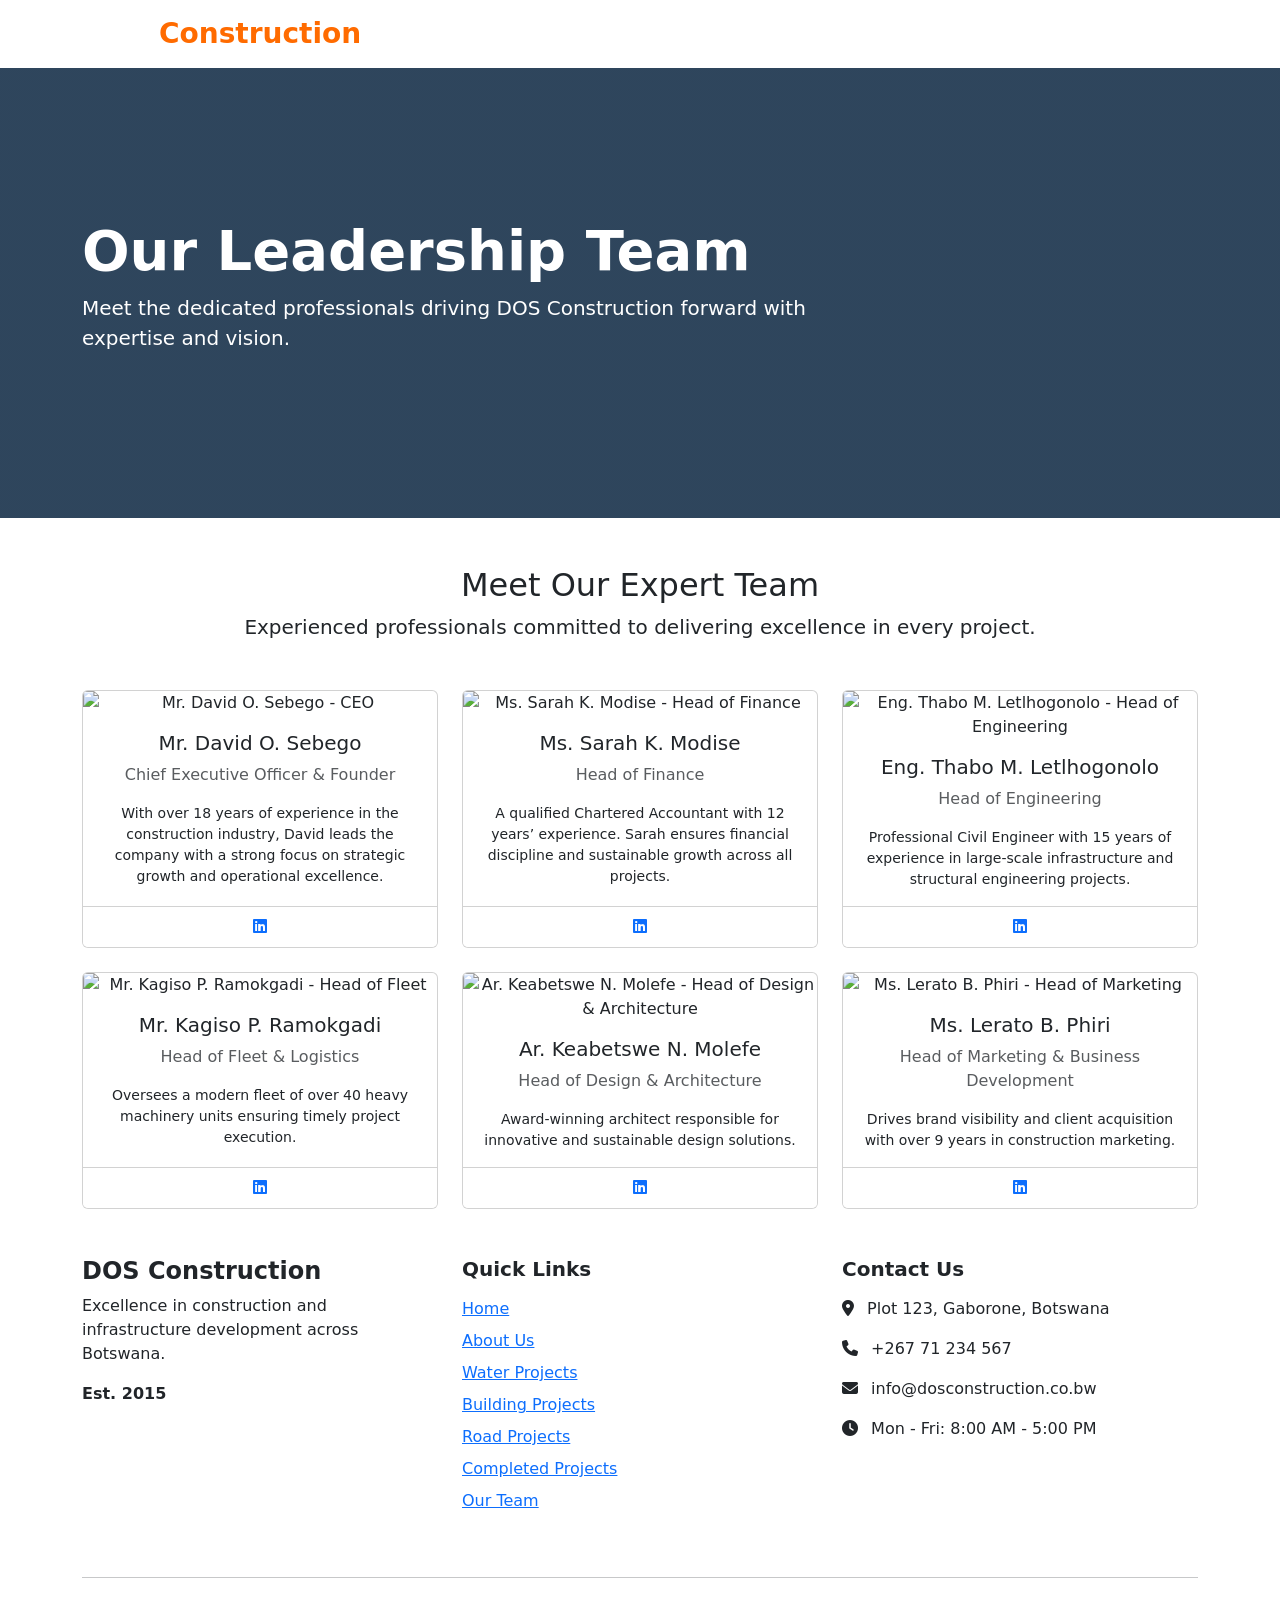
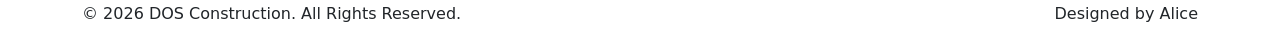
==== team.html @ 6b349001 "Add files via upload" ====
<!DOCTYPE html>
<html lang="en">
<head>
    <meta charset="UTF-8">
    <meta name="viewport" content="width=device-width, initial-scale=1.0">
    <title>Our Team - DOS Construction</title>
    
    <!-- Bootstrap 5 -->
    <link href="https://cdn.jsdelivr.net/npm/bootstrap@5.3.3/dist/css/bootstrap.min.css" rel="stylesheet">
    <!-- Font Awesome -->
    <link rel="stylesheet" href="https://cdnjs.cloudflare.com/ajax/libs/font-awesome/6.5.1/css/all.min.css">
    <!-- Custom CSS -->
    <link rel="stylesheet" href="assets/css/style.css">
</head>
<body>

    <!-- Navbar -->
    <nav class="navbar navbar-expand-lg navbar-dark sticky-top">
        <div class="container">
            <a class="navbar-brand fw-bold fs-3" href="index.html">
                DOS <span style="color: #FF6B00;">Construction</span>
            </a>
            
            <button class="navbar-toggler" type="button" data-bs-toggle="collapse" data-bs-target="#navbarNav">
                <span class="navbar-toggler-icon"></span>
            </button>
            
            <div class="collapse navbar-collapse" id="navbarNav">
                <ul class="navbar-nav ms-auto">
                    <li class="nav-item"><a class="nav-link" href="index.html">Home</a></li>
                    <li class="nav-item"><a class="nav-link" href="about.html">About Us</a></li>
                    
                    <!-- Services Dropdown -->
                    <li class="nav-item dropdown">
                        <a class="nav-link dropdown-toggle" href="#" role="button" data-bs-toggle="dropdown">Services</a>
                        <ul class="dropdown-menu">
                            <li><a class="dropdown-item" href="services-water.html">Water Projects</a></li>
                            <li><a class="dropdown-item" href="services-building.html">Building Projects</a></li>
                            <li><a class="dropdown-item" href="services-road.html">Road Projects</a></li>
                        </ul>
                    </li>

                    <!-- Projects Dropdown -->
                    <li class="nav-item dropdown">
                        <a class="nav-link dropdown-toggle" href="#" role="button" data-bs-toggle="dropdown">Our Projects</a>
                        <ul class="dropdown-menu">
                            <li><a class="dropdown-item" href="projects-completed.html">Completed Projects</a></li>
                            <li><a class="dropdown-item" href="projects-ongoing.html">Ongoing Projects</a></li>
                        </ul>
                    </li>

                    <li class="nav-item"><a class="nav-link active" href="team.html">Our Team</a></li>
                    <li class="nav-item"><a class="nav-link" href="contact.html">Contact</a></li>
                </ul>
            </div>
        </div>
    </nav>

    <!-- Page Header -->
    <header class="py-5 text-white" style="background: linear-gradient(rgba(10,37,64,0.85), rgba(10,37,64,0.85)), url('assets/images/team-header.jpeg') center/cover no-repeat; min-height: 50vh; display: flex; align-items: center;">
        <div class="container">
            <div class="row">
                <div class="col-lg-8">
                    <h1 class="display-4 fw-bold">Our Leadership Team</h1>
                    <p class="lead">Meet the dedicated professionals driving DOS Construction forward with expertise and vision.</p>
                </div>
            </div>
        </div>
    </header>

    <main class="py-5">
        <div class="container">
            <div class="text-center mb-5">
                <h2 class="section-title">Meet Our Expert Team</h2>
                <p class="lead">Experienced professionals committed to delivering excellence in every project.</p>
            </div>

            <div class="row g-4">

                <!-- CEO -->
                <div class="col-md-6 col-lg-4">
                    <div class="card h-100 text-center">
                        <img src="assets/images/team/ceo.jpg" alt="Mr. David O. Sebego - CEO" 
                             class="card-img-top" style="object-fit: fill;">
                        <div class="card-body">
                            <h5 class="card-title">Mr. David O. Sebego</h5>
                            <p class="text-muted">Chief Executive Officer & Founder</p>
                            <p class="card-text small">
                                With over 18 years of experience in the construction industry, David leads the company 
                                with a strong focus on strategic growth and operational excellence.
                            </p>
                        </div>
                        <div class="card-footer bg-white">
                            <i class="fab fa-linkedin text-primary"></i>
                        </div>
                    </div>
                </div>

                <!-- Finance Head -->
                <div class="col-md-6 col-lg-4">
                    <div class="card h-100 text-center">
                        <img src="assets/images/team/finance.png" alt="Ms. Sarah K. Modise - Head of Finance" 
                             class="card-img-top" style="object-fit: fill;">
                        <div class="card-body">
                            <h5 class="card-title">Ms. Sarah K. Modise</h5>
                            <p class="text-muted">Head of Finance</p>
                            <p class="card-text small">
                                A qualified Chartered Accountant with 12 years’ experience. Sarah ensures financial 
                                discipline and sustainable growth across all projects.
                            </p>
                        </div>
                        <div class="card-footer bg-white">
                            <i class="fab fa-linkedin text-primary"></i>
                        </div>
                    </div>
                </div>

                <!-- Head of Engineering -->
                <div class="col-md-6 col-lg-4">
                    <div class="card h-100 text-center">
                        <img src="assets/images/team/engineering.png" alt="Eng. Thabo M. Letlhogonolo - Head of Engineering" 
                             class="card-img-top" style="object-fit: fill;">
                        <div class="card-body">
                            <h5 class="card-title">Eng. Thabo M. Letlhogonolo</h5>
                            <p class="text-muted">Head of Engineering</p>
                            <p class="card-text small">
                                Professional Civil Engineer with 15 years of experience in large-scale infrastructure 
                                and structural engineering projects.
                            </p>
                        </div>
                        <div class="card-footer bg-white">
                            <i class="fab fa-linkedin text-primary"></i>
                        </div>
                    </div>
                </div>

                <!-- Head of Fleet -->
                <div class="col-md-6 col-lg-4">
                    <div class="card h-100 text-center">
                        <img src="assets/images/team/fleet.png" alt="Mr. Kagiso P. Ramokgadi - Head of Fleet" 
                             class="card-img-top" style="object-fit: fill;">
                        <div class="card-body">
                            <h5 class="card-title">Mr. Kagiso P. Ramokgadi</h5>
                            <p class="text-muted">Head of Fleet & Logistics</p>
                            <p class="card-text small">
                                Oversees a modern fleet of over 40 heavy machinery units ensuring timely project execution.
                            </p>
                        </div>
                        <div class="card-footer bg-white">
                            <i class="fab fa-linkedin text-primary"></i>
                        </div>
                    </div>
                </div>

                <!-- Head of Design and Architecture -->
                <div class="col-md-6 col-lg-4">
                    <div class="card h-100 text-center">
                        <img src="assets/images/team/design.png" alt="Ar. Keabetswe N. Molefe - Head of Design & Architecture" 
                             class="card-img-top" style="object-fit: fill;">
                        <div class="card-body">
                            <h5 class="card-title">Ar. Keabetswe N. Molefe</h5>
                            <p class="text-muted">Head of Design & Architecture</p>
                            <p class="card-text small">
                                Award-winning architect responsible for innovative and sustainable design solutions.
                            </p>
                        </div>
                        <div class="card-footer bg-white">
                            <i class="fab fa-linkedin text-primary"></i>
                        </div>
                    </div>
                </div>

                <!-- Head of Marketing -->
                <div class="col-md-6 col-lg-4">
                    <div class="card h-100 text-center">
                        <img src="assets/images/team/marketing.png" alt="Ms. Lerato B. Phiri - Head of Marketing" 
                             class="card-img-top" style="object-fit: fill;">
                        <div class="card-body">
                            <h5 class="card-title">Ms. Lerato B. Phiri</h5>
                            <p class="text-muted">Head of Marketing & Business Development</p>
                            <p class="card-text small">
                                Drives brand visibility and client acquisition with over 9 years in construction marketing.
                            </p>
                        </div>
                        <div class="card-footer bg-white">
                            <i class="fab fa-linkedin text-primary"></i>
                        </div>
                    </div>
                </div>

            </div>
        </div>
    </main>

    <!-- Footer -->
    <footer class="footer">
        <div class="container">
            <div class="row">
                <!-- Company Info -->
                <div class="col-lg-4 mb-4">
                    <h4 class="fw-bold">DOS Construction</h4>
                    <p>Excellence in construction and infrastructure development across Botswana.</p>
                    <p><strong>Est. 2015</strong></p>
                </div>

                <!-- Quick Links -->
                <div class="col-lg-4 mb-4">
                    <h5 class="fw-bold mb-3">Quick Links</h5>
                    <ul class="list-unstyled">
                        <li class="mb-2"><a href="index.html">Home</a></li>
                        <li class="mb-2"><a href="about.html">About Us</a></li>
                        <li class="mb-2"><a href="services-water.html">Water Projects</a></li>
                        <li class="mb-2"><a href="services-building.html">Building Projects</a></li>
                        <li class="mb-2"><a href="services-road.html">Road Projects</a></li>
                        <li class="mb-2"><a href="projects-completed.html">Completed Projects</a></li>
                        <li class="mb-2"><a href="team.html">Our Team</a></li>
                    </ul>
                </div>

                <!-- Contact Details -->
                <div class="col-lg-4 mb-4">
                    <h5 class="fw-bold mb-3">Contact Us</h5>
                    <p><i class="fas fa-map-marker-alt me-2"></i> Plot 123, Gaborone, Botswana</p>
                    <p><i class="fas fa-phone me-2"></i> +267 71 234 567</p>
                    <p><i class="fas fa-envelope me-2"></i> info@dosconstruction.co.bw</p>
                    <p><i class="fas fa-clock me-2"></i> Mon - Fri: 8:00 AM - 5:00 PM</p>
                </div>
            </div>

            <hr class="my-4">
            <div class="row">
                <div class="col-md-6">
                    <p>&copy; 2026 DOS Construction. All Rights Reserved.</p>
                </div>
                <div class="col-md-6 text-md-end">
                    <p>Designed by Alice</p>
                </div>
            </div>
        </div>
    </footer>

    <!-- Bootstrap JS -->
    <script src="https://cdn.jsdelivr.net/npm/bootstrap@5.3.3/dist/js/bootstrap.bundle.min.js"></script>
    <script src="assets/js/script.js"></script>
</body>
</html>
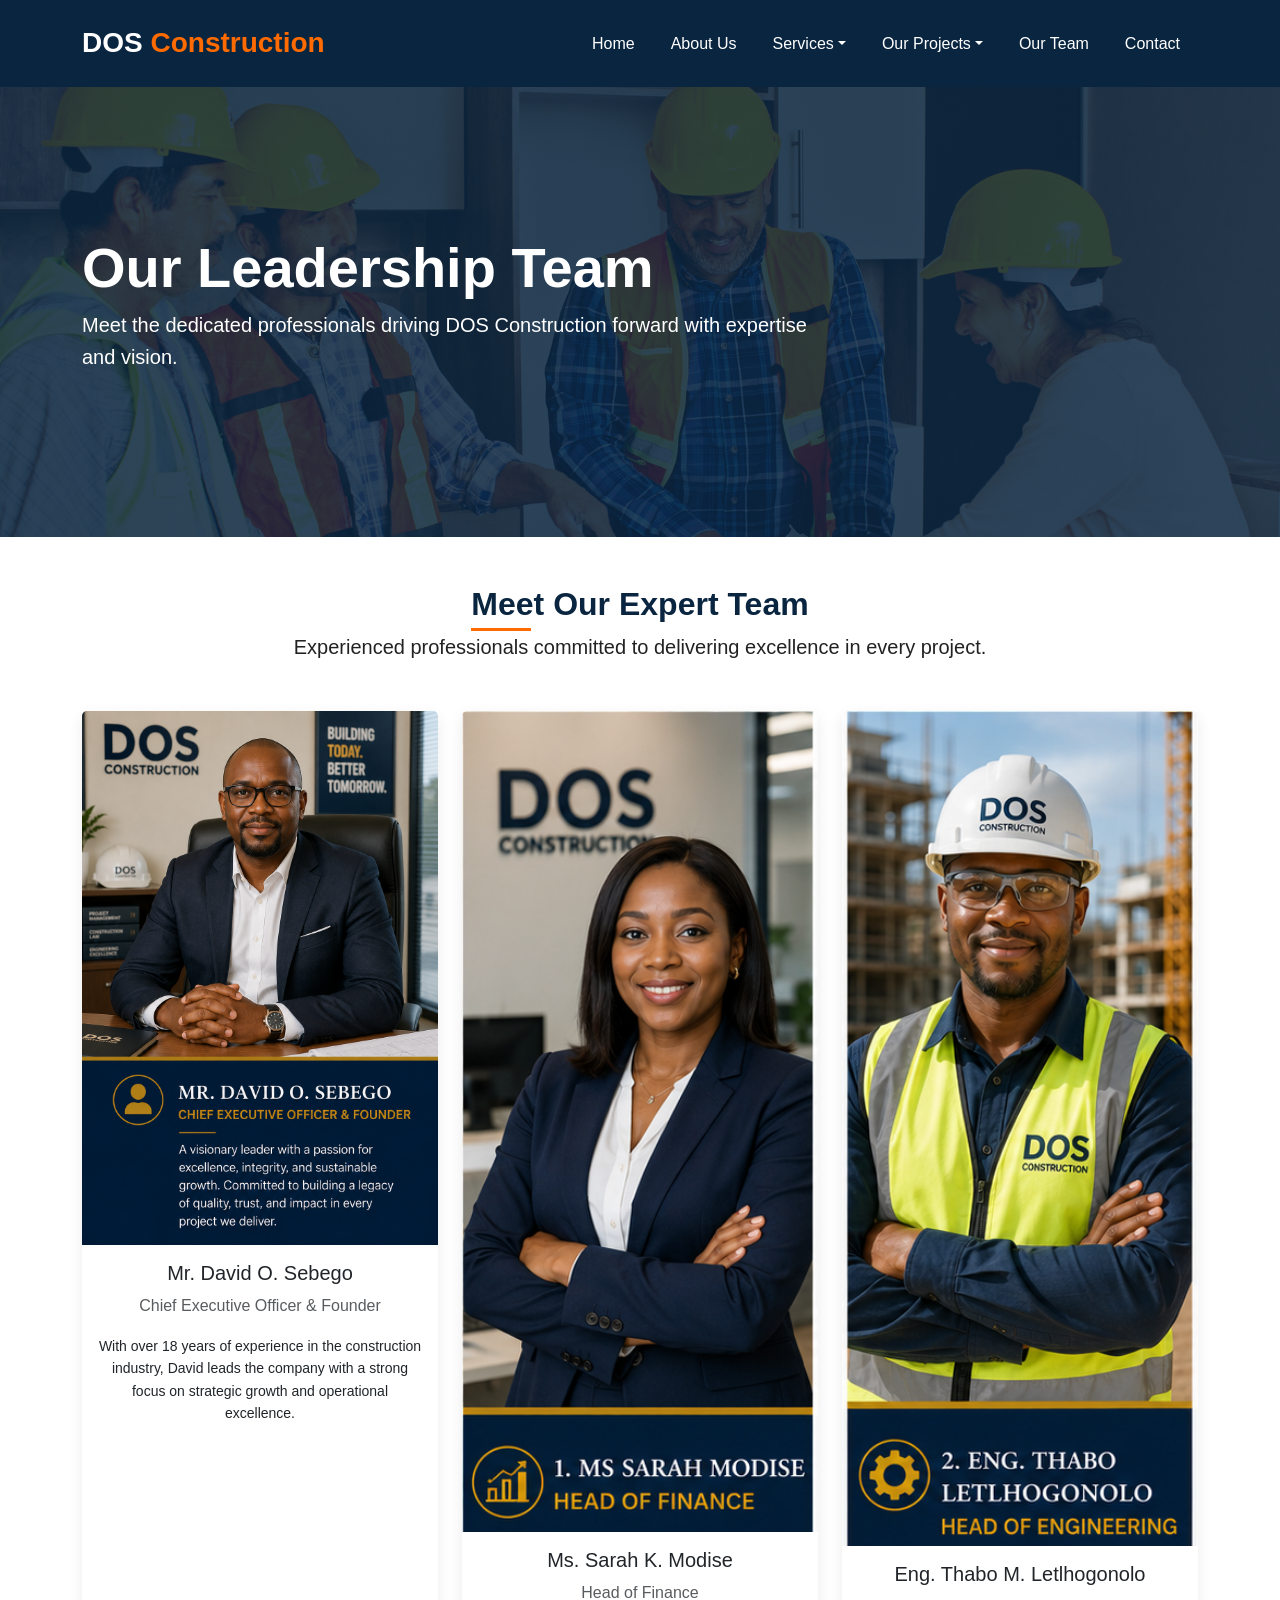
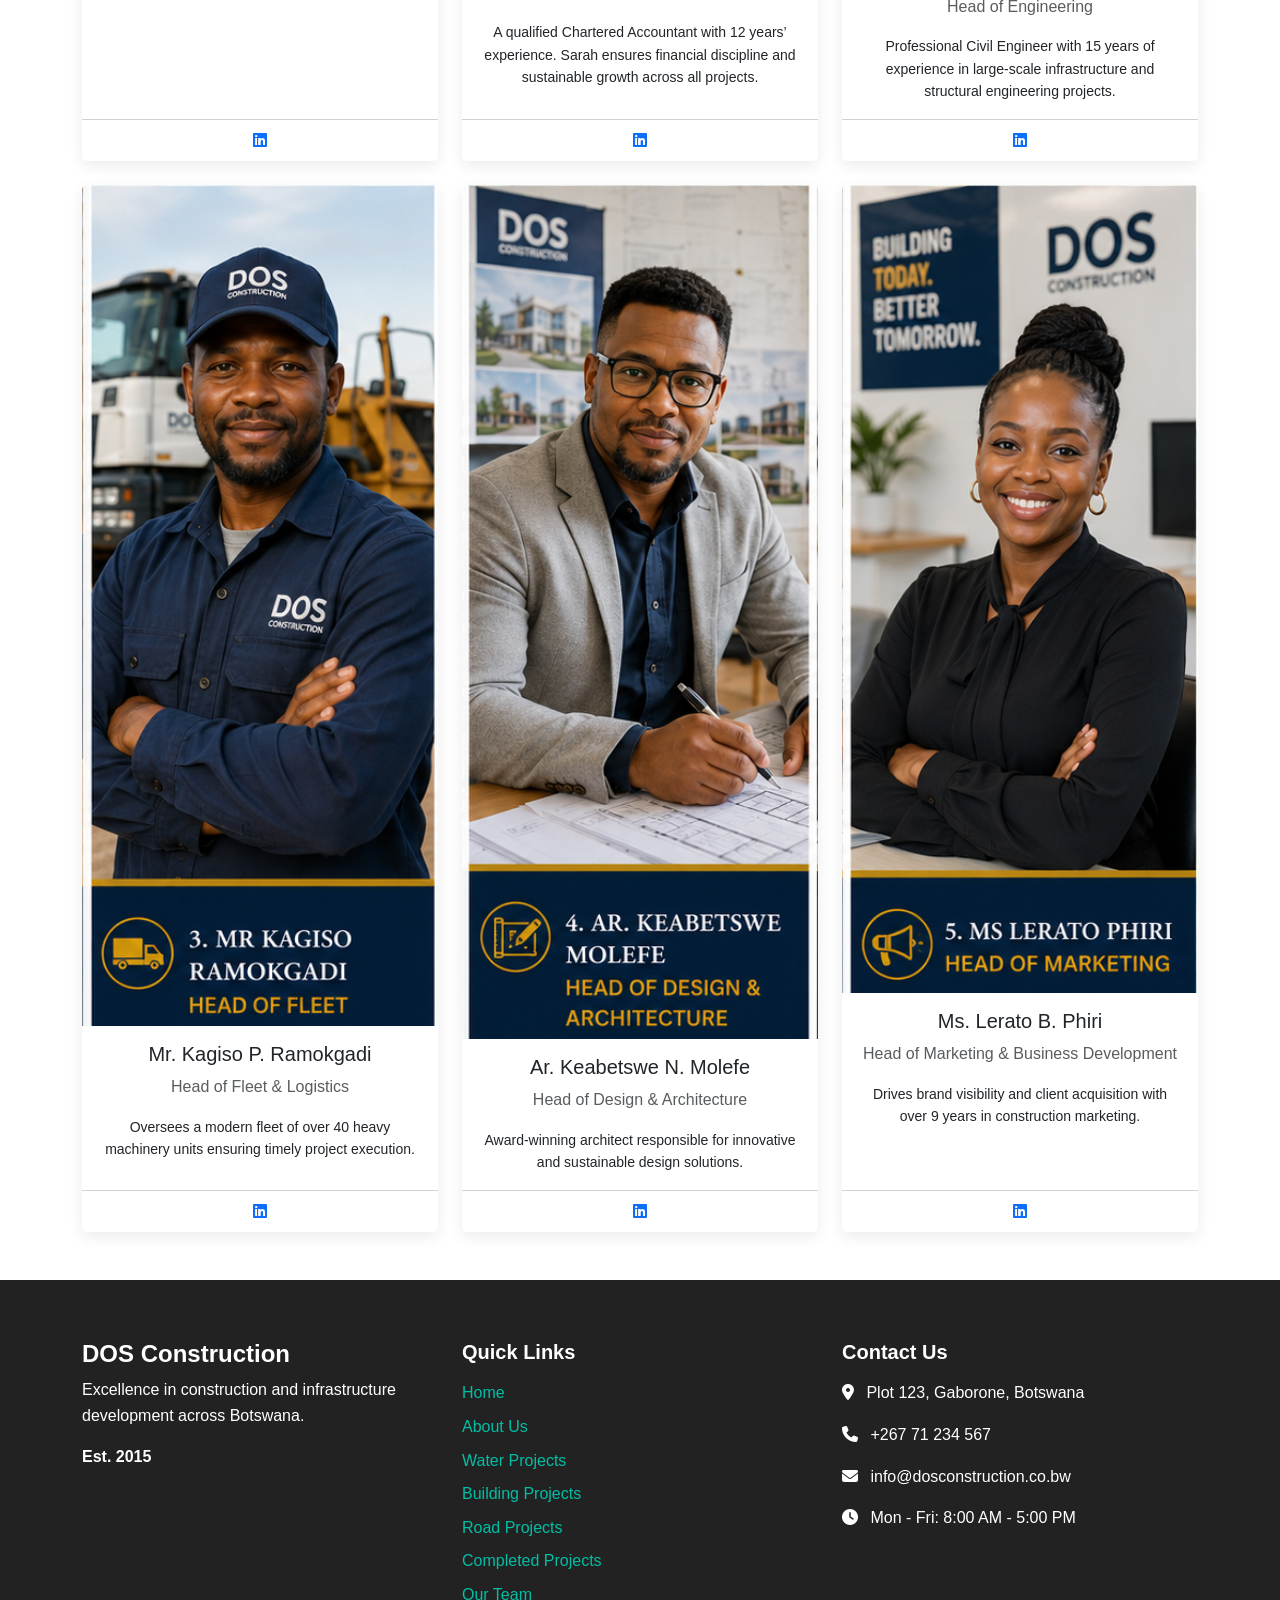
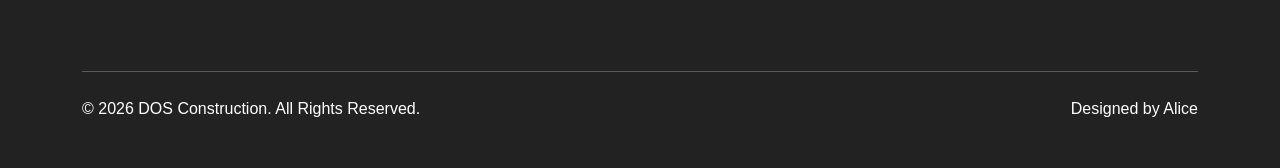
==== commit 12023bad: "Update team.html" ====
--- a/team.html
+++ b/team.html
@@ -80,7 +80,7 @@
                 <!-- CEO -->
                 <div class="col-md-6 col-lg-4">
                     <div class="card h-100 text-center">
-                        <img src="assets/images/team/ceo.jpg" alt="Mr. David O. Sebego - CEO" 
+                        <img src="assets/images/team/ceo.png" alt="Mr. David O. Sebego - CEO" 
                              class="card-img-top" style="object-fit: fill;">
                         <div class="card-body">
                             <h5 class="card-title">Mr. David O. Sebego</h5>
@@ -243,4 +243,4 @@
     <script src="https://cdn.jsdelivr.net/npm/bootstrap@5.3.3/dist/js/bootstrap.bundle.min.js"></script>
     <script src="assets/js/script.js"></script>
 </body>
-</html>+</html>
--- a/assets/css/style.css
+++ b/assets/css/style.css
@@ -0,0 +1,94 @@
+:root {
+    --primary: #0A2540;
+    --accent: #FF6B00;
+    --teal: #00BFA5;
+    --light: #F8F9FA;
+    --dark: #222222;
+}
+body {
+    font-family: 'Segoe UI', Tahoma, Geneva, Verdana, sans-serif;
+    color: var(--dark);
+    line-height: 1.6;
+}
+.navbar {
+    background-color: var(--primary) !important;
+    padding: 1rem 0;
+}
+.navbar-brand {
+    font-weight: 700;
+    font-size: 1.8rem;
+    color: white !important;
+}
+.nav-link {
+    color: white !important;
+    font-weight: 500;
+    margin: 0 10px;
+}
+.nav-link:hover {
+    color: var(--accent) !important;
+}
+.dropdown-menu {
+    background-color: var(--primary);
+    border: none;
+}
+.dropdown-item {
+    color: white;
+}
+.dropdown-item:hover {
+    background-color: var(--accent);
+    color: white;
+}
+.hero {
+    background: linear-gradient(rgba(10, 37, 64, 0.85), rgba(10, 37, 64, 0.85)), 
+                url('assets/images/construction-hero.jpg') center/cover no-repeat;
+    height: 100vh;
+    color: white;
+    display: flex;
+    align-items: center;
+}
+.btn-primary {
+    background-color: var(--accent);
+    border: none;
+    padding: 12px 30px;
+    font-weight: 600;
+}
+.btn-primary:hover {
+    background-color: #e65100;
+    transform: translateY(-3px);
+}
+.section-title {
+    color: var(--primary);
+    font-weight: 700;
+    position: relative;
+    display: inline-block;
+}
+.section-title:after {
+    content: '';
+    position: absolute;
+    width: 60px;
+    height: 3px;
+    background: var(--accent);
+    bottom: -8px;
+    left: 0;
+}
+.card {
+    transition: all 0.3s ease;
+    border: none;
+    box-shadow: 0 5px 15px rgba(0,0,0,0.08);
+} 
+.card:hover {
+    transform: translateY(-10px);
+    box-shadow: 0 15px 30px rgba(0,0,0,0.15);
+}
+.footer {
+    background-color: var(--dark);
+    color: white;
+    padding: 60px 0 30px;
+}
+.footer a {
+    color: var(--teal);
+    text-decoration: none;
+}
+.footer a:hover {
+    color: var(--accent);
+}
